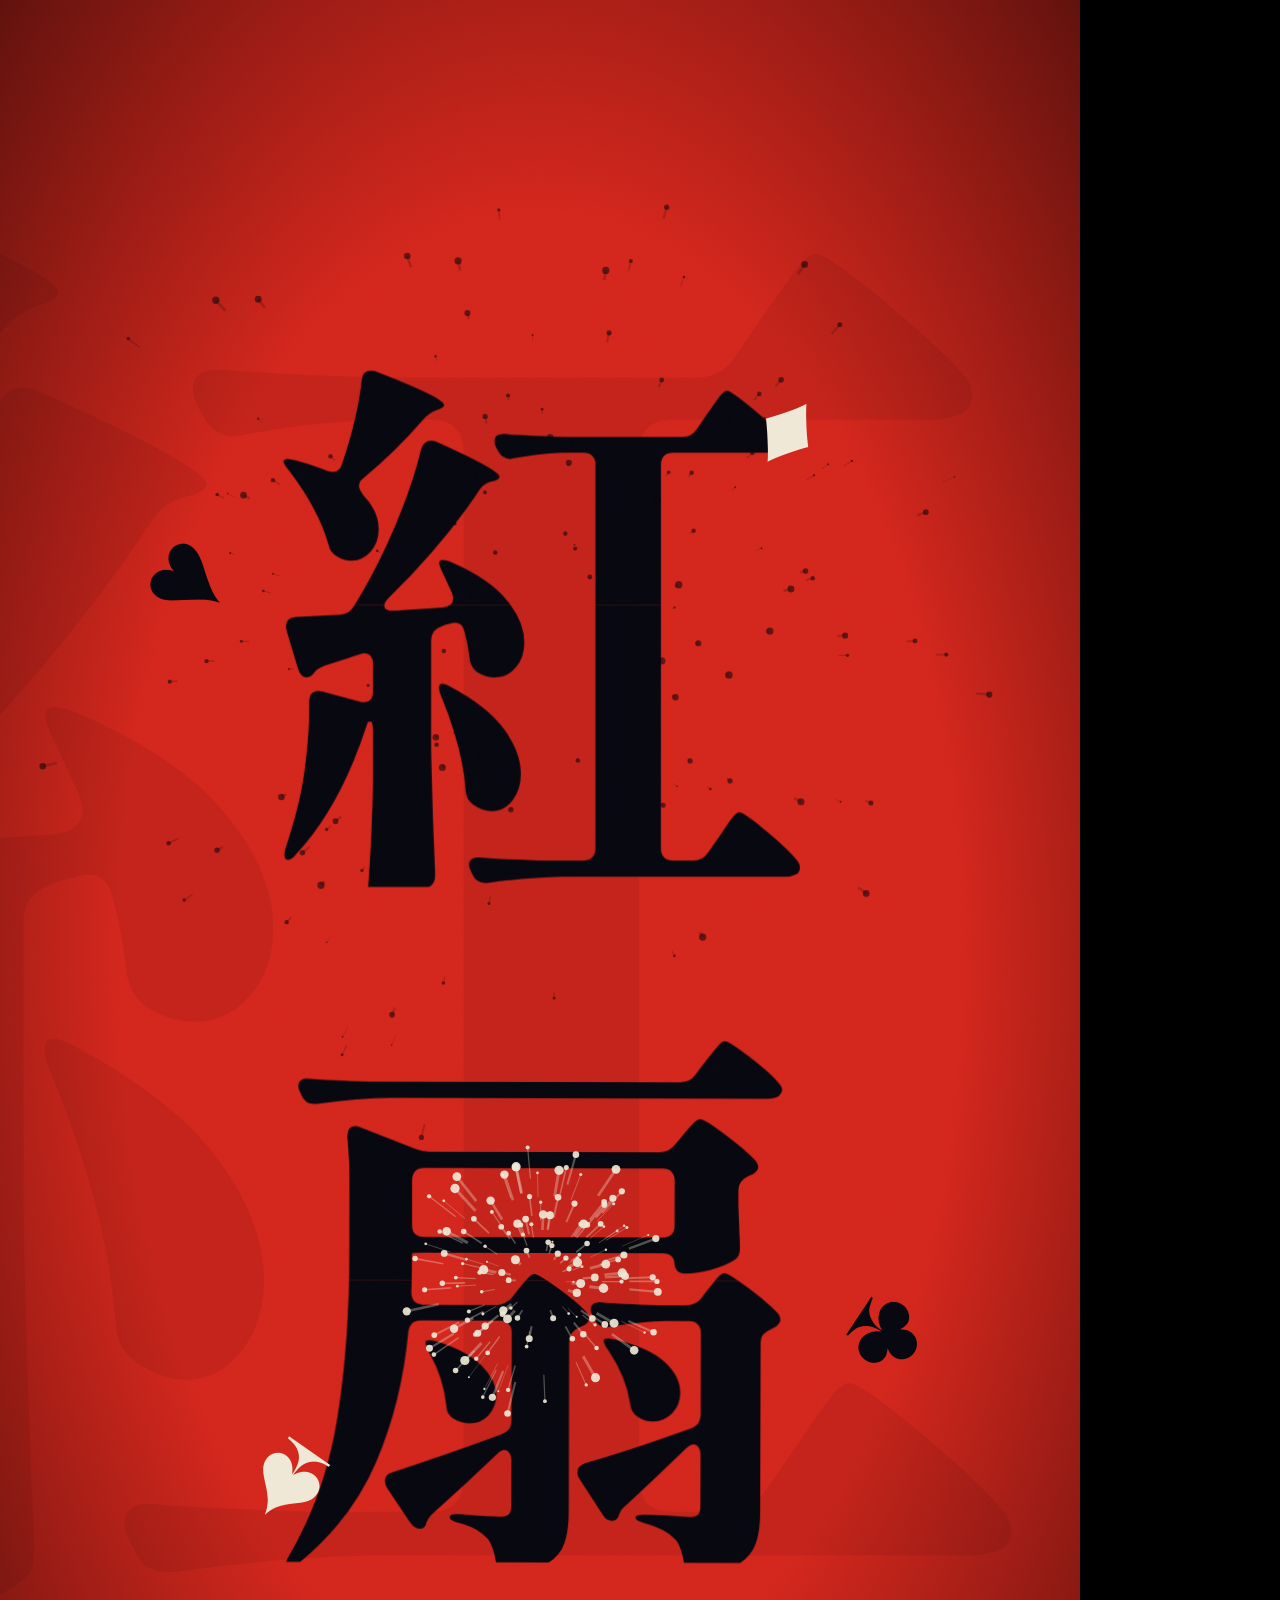
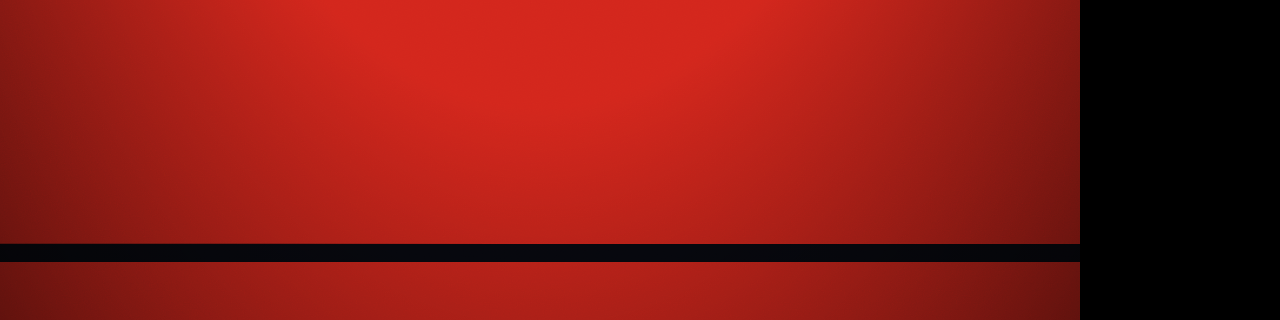
==== motion/index.html @ 9c7b90e4 "feat: 紅扇 15秒モーショングラフィックス映像を追加 - タイムライン駆動のHTMLコンポジション（120BPMのカット割り） - Playwrightでフレーム単位に書き出し、2サブフレーム合" ====
<!DOCTYPE html>
<html lang="ja">
<head>
<meta charset="UTF-8">
<title>紅扇 — 15s Motion Reel</title>
<style>
@font-face { font-family: "Mincho"; src: url(fonts/mincho.woff2) format("woff2"); font-weight: 800; }
@font-face { font-family: "Cinzel"; src: url(fonts/cinzel500.woff2) format("woff2"); font-weight: 500; }
@font-face { font-family: "Cinzel"; src: url(fonts/cinzel900.woff2) format("woff2"); font-weight: 900; }
:root {
  --ink: #07080f; --crimson: #d3261c; --crimson-d: #7d110c; --indigo: #16213d;
  --cream: #efe8d6; --gold: #d8b25a; --gold-l: #f6e3a4; --gold-d: #8f6a22;
}
* { margin: 0; padding: 0; box-sizing: border-box; }
html, body { width: 1080px; height: 1920px; overflow: hidden; background: #000; }
#stage { position: relative; width: 1080px; height: 1920px; overflow: hidden; background: var(--ink); }
#cam { position: absolute; inset: 0; transform-origin: 50% 50%; }
.scene { position: absolute; inset: 0; overflow: hidden; display: none; }
.abs { position: absolute; }
.center { left: 50%; top: 50%; }
.img { background: url(assets/geisha.jpg) no-repeat; will-change: transform; }
.mincho { font-family: "Mincho", serif; font-weight: 800; }
.cinzel { font-family: "Cinzel", serif; }
#fx, #flash, #grain, #vig { position: absolute; inset: 0; pointer-events: none; }
#flash { background: #fff; opacity: 0; mix-blend-mode: normal; }
#vig { background: radial-gradient(ellipse at 50% 50%, transparent 55%, rgba(0,0,0,.55) 100%); }
#grain {
  opacity: .09; mix-blend-mode: overlay;
  background-image: url("data:image/svg+xml,%3Csvg xmlns='http://www.w3.org/2000/svg' width='300' height='300'%3E%3Cfilter id='n'%3E%3CfeTurbulence type='fractalNoise' baseFrequency='.85' numOctaves='3' stitchTiles='stitch'/%3E%3C/filter%3E%3Crect width='100%25' height='100%25' filter='url(%23n)'/%3E%3C/svg%3E");
}

/* S1 */
#s1-line { left: 0; top: 959px; height: 2px; width: 1080px; background: linear-gradient(90deg, transparent, var(--gold-l), transparent); transform-origin: 50% 50%; }
#s1-sun { width: 640px; height: 640px; margin: -320px 0 0 -320px; border-radius: 50%;
  background: radial-gradient(circle at 40% 35%, #ff4b37, var(--crimson) 55%, var(--crimson-d)); box-shadow: 0 0 160px rgba(211,38,28,.6); }
#s1-ring { width: 640px; height: 640px; margin: -320px 0 0 -320px; border-radius: 50%; border: 3px solid var(--gold); }
#s1-txt { width: 1080px; left: 0; top: 1360px; text-align: center; color: var(--gold); font-size: 30px; letter-spacing: .5em; }

/* S2 */
#s2 { background: var(--crimson); }
#s2-bgk { left: -200px; top: 80px; font-size: 1500px; line-height: 1; color: rgba(0,0,0,.08); white-space: nowrap; }
.kanji { font-size: 560px; line-height: 1; color: var(--ink); width: 600px; text-align: center; margin-left: -300px; }
.kanji .half { position: absolute; left: 0; width: 100%; overflow: hidden; }
.suit { font-size: 120px; line-height: 1; color: var(--cream); width: 120px; height: 120px; margin: -60px 0 0 -60px; text-align: center; }
#s2-bar { left: 0; width: 1080px; height: 18px; background: var(--ink); }

/* S3 */
#s3-face { left: 0; top: 0; width: 1080px; height: 1920px; }
#s3-big { left: 0; top: 620px; font-size: 330px; white-space: nowrap; color: transparent; -webkit-text-stroke: 5px var(--gold-l); font-weight: 900; letter-spacing: .02em; }
#s3-big2 { left: 0; top: 1060px; font-size: 330px; white-space: nowrap; color: var(--crimson); font-weight: 900; mix-blend-mode: multiply; }
#s3-vert { right: 90px; top: 360px; writing-mode: vertical-rl; font-size: 92px; color: var(--ink); letter-spacing: .12em; }
#s3-vert span { display: inline-block; }
.wipe { left: -660px; top: -340px; width: 2400px; height: 2600px; transform-origin: 50% 50%; }

/* S4 */
.strip { left: 0; width: 1080px; height: 640px; overflow: hidden; }
.strip .img { position: absolute; }
.strip-lab { left: 60px; bottom: 36px; font-size: 34px; letter-spacing: .35em; color: var(--cream); text-shadow: 0 2px 12px rgba(0,0,0,.6); }
.strip-num { right: 60px; top: 30px; font-size: 120px; color: transparent; -webkit-text-stroke: 2px var(--gold-l); font-weight: 900; }
.rgb { position: absolute; inset: 0; mix-blend-mode: screen; opacity: 0; }

/* S5 */
#s5 { background: radial-gradient(ellipse at 50% 55%, #22325c 0%, var(--indigo) 45%, #070a16 100%); }
#s5-waves { left: 0; top: 0; width: 1080px; height: 1920px; opacity: .35; }
.card { width: 200px; height: 280px; margin: -140px 0 0 -100px; transform-style: preserve-3d; }
.card .face, .card .back { position: absolute; inset: 0; border-radius: 14px; backface-visibility: hidden; overflow: hidden; }
.card .face { background: #fbf8ef; box-shadow: 0 30px 60px rgba(0,0,0,.55); }
.card .face .img { position: absolute; }
.card .face .rank { position: absolute; left: 14px; top: 10px; font-size: 44px; line-height: 1; font-weight: 900; }
.card .face .pip { position: absolute; left: 0; right: 0; top: 70px; text-align: center; font-size: 130px; line-height: 1; }
.card .face .art { position: absolute; inset: 0; opacity: 0; }
.card .back { transform: rotateY(180deg); background: var(--crimson-d); border: 6px solid var(--gold); box-shadow: 0 30px 60px rgba(0,0,0,.55); }
.card .back::after { content: "紅"; position: absolute; left: 50%; top: 50%; width: 90px; height: 90px; margin: -45px 0 0 -45px; border-radius: 50%;
  background: var(--ink); border: 2px solid var(--gold); color: var(--gold-l); font: 800 52px/86px "Mincho", serif; text-align: center; }
.red { color: var(--crimson); } .blk { color: var(--ink); }
#s5-title { left: 0; width: 1080px; top: 330px; text-align: center; color: var(--gold-l); font-size: 64px; letter-spacing: .3em; font-weight: 900; }
#s5-sub { left: 0; width: 1080px; top: 1500px; text-align: center; color: var(--cream); font-size: 50px; letter-spacing: .4em; }

/* S6 */
#s6 { background: var(--ink); perspective: 1800px; }
#s6-sun { width: 1000px; height: 1000px; left: 40px; top: 360px; border-radius: 50%;
  background: radial-gradient(circle at 40% 35%, #ff4b37, var(--crimson) 55%, var(--crimson-d)); }
#s6-panel { left: 190px; top: 460px; width: 700px; height: 1050px; transform-style: preserve-3d; }
#s6-panel .frame { position: absolute; inset: -16px; background: linear-gradient(135deg, var(--gold-l), var(--gold) 40%, var(--gold-d)); box-shadow: 0 80px 120px rgba(0,0,0,.7); }
#s6-panel .art { position: absolute; inset: 0; background: url(assets/geisha.jpg) center / cover; }
#s6-panel .shine { position: absolute; inset: 0; background: linear-gradient(115deg, transparent 35%, rgba(255,255,255,.35) 50%, transparent 65%); background-size: 300% 100%; }
.kin { left: 70px; font-size: 118px; line-height: 1; color: var(--cream); font-weight: 900; white-space: nowrap; }
.kin.gold { color: var(--gold-l); }

/* S7 */
#s7 { background: var(--ink); }
#s7-mark { width: 460px; height: 460px; margin: -230px 0 0 -230px; border-radius: 50%; background: radial-gradient(circle at 40% 35%, #ff4b37, var(--crimson) 55%, var(--crimson-d)); }
#s7-ring { width: 520px; height: 520px; margin: -260px 0 0 -260px; border-radius: 50%; border: 3px solid var(--gold); }
#s7-logo { width: 460px; margin-left: -230px; margin-top: -150px; text-align: center; font-size: 180px; line-height: 300px; color: var(--cream); letter-spacing: -.02em; white-space: nowrap; }
#s7-logo span { display: inline-block; }
#s7-en { left: 0; width: 1080px; top: 1300px; text-align: center; font-size: 76px; letter-spacing: .28em; font-weight: 900;
  background: linear-gradient(100deg, var(--gold-d) 0%, var(--gold) 35%, #fffbe8 50%, var(--gold) 65%, var(--gold-d) 100%); background-size: 300% 100%;
  -webkit-background-clip: text; background-clip: text; color: transparent; }
#s7-sub { left: 0; width: 1080px; top: 1410px; text-align: center; font-size: 26px; letter-spacing: .8em; color: var(--gold); }
#s7-tag { left: 0; width: 1080px; top: 1560px; text-align: center; font-size: 60px; letter-spacing: .3em; color: var(--cream); }
#s7-tag span { display: inline-block; }
#s7-rule { left: 340px; width: 400px; top: 1490px; height: 2px; background: var(--gold); }
</style>
</head>
<body>
<div id="stage">
  <div id="cam">
    <!-- S1: ignition -->
    <section class="scene" id="s1">
      <div class="abs" id="s1-line"></div>
      <div class="abs center" id="s1-ring"></div>
      <div class="abs center" id="s1-sun"></div>
      <div class="abs cinzel" id="s1-txt">BENI-OUGI&nbsp;PRESENTS</div>
    </section>

    <!-- S2: kanji slam -->
    <section class="scene" id="s2">
      <div class="abs mincho" id="s2-bgk">紅扇紅扇</div>
      <div class="abs kanji mincho" id="k1" style="left:540px;top:330px;height:560px"></div>
      <div class="abs kanji mincho" id="k2" style="left:540px;top:1000px;height:560px"></div>
      <div class="abs suit center" data-s="0">♠</div>
      <div class="abs suit center" data-s="1">♥</div>
      <div class="abs suit center" data-s="2">♦</div>
      <div class="abs suit center" data-s="3">♣</div>
      <div class="abs" id="s2-bar"></div>
    </section>

    <!-- S3: face reveal -->
    <section class="scene" id="s3">
      <div class="abs img" id="s3-face"></div>
      <div class="abs cinzel" id="s3-big">GRACE GRACE GRACE</div>
      <div class="abs cinzel" id="s3-big2">FORTUNE FORTUNE</div>
      <div class="abs mincho" id="s3-vert"></div>
      <div class="abs wipe" id="w3" style="background:var(--gold)"></div>
      <div class="abs wipe" id="w2" style="background:var(--indigo)"></div>
      <div class="abs wipe" id="w1" style="background:var(--crimson)"></div>
    </section>

    <!-- S4: beat cuts -->
    <section class="scene" id="s4"></section>

    <!-- S5: card fan -->
    <section class="scene" id="s5">
      <canvas class="abs" id="s5-waves" width="1080" height="1920"></canvas>
      <div class="abs cinzel" id="s5-title">DEAL&nbsp;THE&nbsp;NIGHT</div>
      <div class="abs mincho" id="s5-sub">五枚の運命</div>
      <div id="cards" style="position:absolute;inset:0;perspective:1600px"></div>
    </section>

    <!-- S6: hero -->
    <section class="scene" id="s6">
      <div class="abs" id="s6-sun"></div>
      <div class="abs" id="s6-panel"><div class="frame"></div><div class="art"></div><div class="shine"></div></div>
      <div class="abs kin cinzel" id="kin1" style="top:180px">FORTUNE</div>
      <div class="abs kin cinzel gold" id="kin2" style="top:300px">FAVORS</div>
      <div class="abs kin cinzel" id="kin3" style="top:1590px">THE GRACEFUL</div>
    </section>

    <!-- S7: logo -->
    <section class="scene" id="s7">
      <div class="abs center" id="s7-ring"></div>
      <div class="abs center" id="s7-mark"></div>
      <div class="abs center mincho" id="s7-logo"><span>紅</span><span>扇</span></div>
      <div class="abs cinzel" id="s7-en">BENI-OUGI</div>
      <div class="abs" id="s7-rule"></div>
      <div class="abs cinzel" id="s7-sub">ROYAL CASINO</div>
      <div class="abs mincho" id="s7-tag"></div>
    </section>
  </div>
  <canvas id="fx" width="1080" height="1920"></canvas>
  <div id="vig"></div>
  <div id="grain"></div>
  <div id="flash"></div>
</div>

<script>
// =====================================================================
//  Deterministic motion timeline. render(t) paints the frame at time t
//  (seconds) from scratch, so the renderer can capture any frame in any
//  order. 120 BPM → one beat = 0.5s; cuts and hits land on the grid.
// =====================================================================
const W = 1080, H = 1920, IMG_W = 896, IMG_H = 1344;
const $ = (s) => document.querySelector(s);
const $$ = (s) => [...document.querySelectorAll(s)];

// ---------- math / easing ----------
const clamp = (x, a = 0, b = 1) => Math.min(b, Math.max(a, x));
const P = (t, a, b) => clamp((t - a) / (b - a));
const lerp = (a, b, k) => a + (b - a) * k;
const E = {
  outCubic: (x) => 1 - Math.pow(1 - x, 3),
  inCubic: (x) => x * x * x,
  inOutCubic: (x) => (x < .5 ? 4 * x * x * x : 1 - Math.pow(-2 * x + 2, 3) / 2),
  outExpo: (x) => (x === 1 ? 1 : 1 - Math.pow(2, -10 * x)),
  inExpo: (x) => (x === 0 ? 0 : Math.pow(2, 10 * x - 10)),
  inOutExpo: (x) => x === 0 ? 0 : x === 1 ? 1 : x < .5 ? Math.pow(2, 20 * x - 10) / 2 : (2 - Math.pow(2, -20 * x + 10)) / 2,
  outBack: (x, s = 1.70158) => 1 + (s + 1) * Math.pow(x - 1, 3) + s * Math.pow(x - 1, 2),
  outElastic: (x) => x === 0 ? 0 : x === 1 ? 1 : Math.pow(2, -10 * x) * Math.sin((x * 10 - .75) * (2 * Math.PI) / 3) + 1,
  outQuint: (x) => 1 - Math.pow(1 - x, 5),
};
// deterministic PRNG
function rng(seed) { return () => ((seed = (seed * 16807) % 2147483647) - 1) / 2147483646; }

// position an image layer so that normalized image point (cx,cy) sits at
// the container centre with `zoom` × cover scale
function crop(el, w, h, cx, cy, zoom, ox = 0, oy = 0) {
  const s = Math.max(w / IMG_W, h / IMG_H) * zoom;
  const bw = IMG_W * s, bh = IMG_H * s;
  let x = w / 2 - cx * bw + ox, y = h / 2 - cy * bh + oy;
  x = clamp(x, w - bw, 0); y = clamp(y, h - bh, 0);
  el.style.width = bw + "px"; el.style.height = bh + "px";
  el.style.backgroundSize = "100% 100%";
  el.style.transform = `translate3d(${x}px, ${y}px, 0)`;
}
const show = (id, on) => { $(id).style.display = on ? "block" : "none"; };
const tf = (el, s) => { el.style.transform = s; };

// ---------- global cues (seconds) ----------
const HITS = [0.5, 1.8, 2.3, 3.0, 5.0, 5.5, 6.0, 6.5, 7.0, 7.5, 8.5, 9.5, 10.0, 12.5, 13.5];
function shakeAt(t) {
  let a = 0;
  for (const h of HITS) { const d = t - h; if (d >= 0 && d < .35) a += (1 - d / .35) ** 2 * (h === 13.5 || h === 1.8 ? 26 : 12); }
  return a;
}

// ---------- build dynamic DOM ----------
// S2 kanji split into two halves each so they can shear apart
[["#k1", "紅"], ["#k2", "扇"]].forEach(([id, ch]) => {
  $(id).innerHTML = `<div class="half" style="top:0;height:280px"><div style="height:560px">${ch}</div></div>` +
    `<div class="half" style="top:280px;height:280px"><div style="height:560px;margin-top:-280px">${ch}</div></div>`;
});
$("#s3-vert").innerHTML = [..."伏し目に、勝機あり。"].map((c) => `<span>${c}</span>`).join("");
$("#s7-tag").innerHTML = [..."運命を、賭けて。"].map((c) => `<span>${c}</span>`).join("");

// S4 strips: three detail crops of the illustration
const STRIPS = [
  { cx: .50, cy: .115, z: 2.6, lab: "KANZASHI", n: "01", dir: -1 },
  { cx: .20, cy: .435, z: 2.9, lab: "THE HAND", n: "02", dir: 1 },
  { cx: .56, cy: .56, z: 2.3, lab: "KIMONO", n: "03", dir: -1 },
];
$("#s4").innerHTML = STRIPS.map((s, i) => `
  <div class="abs strip" id="st${i}" style="top:${i * 640}px">
    <div class="img" id="sti${i}"></div>
    <div class="rgb img" id="str${i}"></div>
    <div class="abs strip-lab cinzel">${s.lab}</div>
    <div class="abs strip-num cinzel">${s.n}</div>
  </div>`).join("");

// S5 cards
const CARDS = [["A", "♠", "blk"], ["K", "♥", "red"], ["A", "♥", "red"], ["Q", "♦", "red"], ["J", "♣", "blk"]];
$("#cards").innerHTML = CARDS.map(([r, s, c], i) => `
  <div class="abs card" id="c${i}">
    <div class="face"><div class="rank cinzel ${c}">${r}</div><div class="pip ${c}">${s}</div><div class="art"><div class="img" id="ci${i}"></div></div></div>
    <div class="back"></div>
  </div>`).join("");

// ---------- FX canvas (particles) ----------
const fx = $("#fx").getContext("2d");
const DUST = (() => { const r = rng(7); return Array.from({ length: 180 }, () => ({ x: r() * W, y: r() * H, s: .6 + r() * 2.4, v: 20 + r() * 60, ph: r() * 6.28, d: r() })); })();
const BURST = (() => { const r = rng(11); return Array.from({ length: 140 }, () => ({ a: r() * 6.283, v: 400 + r() * 1300, s: 1 + r() * 4, drag: 1.5 + r() * 2 })); })();
const CHIPS = (() => { const r = rng(23); return Array.from({ length: 16 }, (_, i) => ({ x: r() * W, delay: r() * .8, v: 900 + r() * 900, rot: r() * 6, spin: (r() - .5) * 12, size: 50 + r() * 60, col: ["#d3261c", "#16213d", "#0b0c14", "#d8b25a"][i % 4], flip: 3 + r() * 8 })); })();

function burst(t, t0, cx, cy, color, scale = 1) {
  const d = t - t0; if (d < 0 || d > 1.6) return;
  BURST.forEach((p) => {
    const dist = p.v * (1 - Math.exp(-p.drag * d)) / p.drag * scale;
    const x = cx + Math.cos(p.a) * dist, y = cy + Math.sin(p.a) * dist + 120 * d * d;
    const a = clamp(1 - d / 1.4);
    fx.globalAlpha = a; fx.fillStyle = color;
    fx.beginPath(); fx.arc(x, y, p.s * (1 - d * .4), 0, 6.283); fx.fill();
    // streak
    fx.globalAlpha = a * .35; fx.strokeStyle = color; fx.lineWidth = p.s * .6;
    const back = p.v * Math.exp(-p.drag * d) * .03 * scale;
    fx.beginPath(); fx.moveTo(x, y); fx.lineTo(x - Math.cos(p.a) * back, y - Math.sin(p.a) * back); fx.stroke();
  });
  fx.globalAlpha = 1;
}
function dust(t, alpha, color = "246,227,164") {
  if (alpha <= 0) return;
  DUST.forEach((p) => {
    const y = ((p.y - p.v * t) % H + H) % H, x = p.x + Math.sin(t * .8 + p.ph) * 18;
    const tw = .45 + .55 * Math.abs(Math.sin(t * 2.2 + p.ph * 3));
    fx.globalAlpha = alpha * tw * (.3 + p.d * .7);
    const g = fx.createRadialGradient(x, y, 0, x, y, p.s * 4);
    g.addColorStop(0, `rgba(${color},1)`); g.addColorStop(1, `rgba(${color},0)`);
    fx.fillStyle = g; fx.beginPath(); fx.arc(x, y, p.s * 4, 0, 6.283); fx.fill();
  });
  fx.globalAlpha = 1;
}
function chips(t, t0) {
  const d = t - t0; if (d < 0) return;
  CHIPS.forEach((c) => {
    const k = d - c.delay; if (k < 0) return;
    const y = -120 + c.v * k + 500 * k * k; if (y > H + 150) return;
    const sq = Math.abs(Math.cos(k * c.flip + c.rot));
    fx.save(); fx.translate(c.x, y); fx.rotate(c.rot + c.spin * k); fx.scale(1, .25 + sq * .75);
    // motion smear
    fx.globalAlpha = .25; fx.fillStyle = c.col;
    fx.beginPath(); fx.ellipse(0, -c.size * .5, c.size * .5, c.size * .9, 0, 0, 6.283); fx.fill();
    fx.globalAlpha = 1;
    fx.fillStyle = c.col; fx.beginPath(); fx.arc(0, 0, c.size * .5, 0, 6.283); fx.fill();
    fx.strokeStyle = "#efe8d6"; fx.lineWidth = c.size * .12; fx.setLineDash([c.size * .18, c.size * .14]);
    fx.beginPath(); fx.arc(0, 0, c.size * .42, 0, 6.283); fx.stroke(); fx.setLineDash([]);
    fx.strokeStyle = "#d8b25a"; fx.lineWidth = 2; fx.beginPath(); fx.arc(0, 0, c.size * .28, 0, 6.283); fx.stroke();
    fx.restore();
  });
}
function shockRing(t, t0, cx, cy, r0, r1, color, w = 6) {
  const d = P(t, t0, t0 + .7); if (d <= 0 || d >= 1) return;
  fx.globalAlpha = 1 - d; fx.strokeStyle = color; fx.lineWidth = w * (1 - d) + .5;
  fx.beginPath(); fx.arc(cx, cy, lerp(r0, r1, E.outExpo(d)), 0, 6.283); fx.stroke(); fx.globalAlpha = 1;
}
function speedLines(t, a, b, color) {
  const k = P(t, a, b); if (k <= 0 || k >= 1) return;
  const r = rng(99);
  fx.strokeStyle = color;
  for (let i = 0; i < 40; i++) {
    const y = r() * H, len = 300 + r() * 900, sp = 3000 + r() * 3000;
    const x = -len + ((t - a) * sp + r() * W * 2) % (W + len * 2);
    fx.globalAlpha = Math.sin(k * Math.PI) * (.15 + r() * .35); fx.lineWidth = 1 + r() * 3;
    fx.beginPath(); fx.moveTo(x, y); fx.lineTo(x + len, y); fx.stroke();
  }
  fx.globalAlpha = 1;
}

// S5 seigaiha wave pattern (drawn per frame, drifting)
const waves = $("#s5-waves").getContext("2d");
function drawWaves(t, k) {
  waves.clearRect(0, 0, W, H);
  waves.strokeStyle = "rgba(216,178,90,.6)"; waves.lineWidth = 2;
  const R = 60, off = (t * 40) % (R * 2);
  for (let row = -1, y = -R; y < H + R; y += R * .5, row++) {
    for (let x = (row % 2 ? 0 : R) - off; x < W + R * 2; x += R * 2) {
      const reveal = clamp(k * 2.2 - (y / H) * 1.2);
      if (reveal <= 0) continue;
      for (let rr = R; rr > 8; rr -= 14) { waves.beginPath(); waves.arc(x, y, rr * reveal, Math.PI, 0); waves.stroke(); }
    }
  }
}

// ---------- RENDER ----------
function render(t) {
  fx.clearRect(0, 0, W, H);
  const sc = ["#s1", "#s2", "#s3", "#s4", "#s5", "#s6", "#s7"];
  const ranges = [[0, 1.5], [1.5, 3.0], [3.0, 5.0], [5.0, 7.5], [7.5, 10.0], [10.0, 12.5], [12.5, 15.01]];
  sc.forEach((id, i) => show(id, t >= ranges[i][0] && t < ranges[i][1]));
  let flash = 0;

  // ===== S1 · Ignition (0 – 1.5) =====
  if (t < 1.5) {
    const ln = E.outExpo(P(t, .05, .45)), col = E.inExpo(P(t, .38, .5));
    tf($("#s1-line"), `scaleX(${ln * (1 - col)}) scaleY(${1 + col * 2})`);
    $("#s1-line").style.opacity = 1 - P(t, .48, .52);
    const sp = P(t, .5, 1.1);
    const s = t < .5 ? 0 : E.outElastic(sp) * lerp(1, 1.08, P(t, 1.1, 1.5));
    tf($("#s1-sun"), `scale(${s})`);
    // exit: sun expands to swallow frame
    const ex = E.inExpo(P(t, 1.2, 1.5));
    if (ex > 0) tf($("#s1-sun"), `scale(${s + ex * 4.2})`);
    const rg = P(t, .5, 1.2);
    tf($("#s1-ring"), `scale(${.3 + E.outExpo(rg) * 1.2}) rotate(${t * 40}deg)`);
    $("#s1-ring").style.opacity = t < .5 ? 0 : (1 - rg) * .9 + .1 * (1 - ex);
    const tx = P(t, .6, 1.2);
    $("#s1-txt").style.opacity = E.outCubic(tx) * (1 - ex);
    $("#s1-txt").style.letterSpacing = lerp(1.4, .5, E.outExpo(tx)) + "em";
    burst(t, .5, 540, 960, "#f6e3a4", 1);
    shockRing(t, .5, 540, 960, 100, 900, "#f6e3a4", 8);
    dust(t, P(t, .6, 1.2) * .6);
    if (t >= .5 && t < .56) flash = .5;
  }

  // ===== S2 · Kanji slam (1.5 – 3.0) =====
  if (t >= 1.5 && t < 3.0) {
    tf($("#s2-bgk"), `translateX(${-(t - 1.5) * 260}px)`);
    const slam = (el, t0) => {
      const k = P(t, t0, t0 + .22);
      const s = lerp(3.4, 1, E.outExpo(k));
      el.style.opacity = t < t0 ? 0 : 1;
      el.style.filter = `blur(${(1 - k) * 18}px)`;
      return s;
    };
    const s1 = slam($("#k1"), 1.62), s2 = slam($("#k2"), 2.12);
    // split halves apart at the out
    const sp = E.inExpo(P(t, 2.7, 3.0));
    [["#k1", s1, -1], ["#k2", s2, 1]].forEach(([id, s, dir]) => {
      tf($(id), `scale(${s}) rotate(${dir * lerp(-8, 0, E.outBack(P(t, id === "#k1" ? 1.62 : 2.12, id === "#k1" ? 1.95 : 2.45)))}deg)`);
      const halves = $(id).querySelectorAll(".half");
      tf(halves[0], `translateX(${-sp * 1300}px) skewX(${sp * -20}deg)`);
      tf(halves[1], `translateX(${sp * 1300}px) skewX(${sp * 20}deg)`);
    });
    // suits orbit
    $$(".suit").forEach((el, i) => {
      const a = (i / 4) * 6.283 + (t - 1.5) * 2.4;
      const r = lerp(900, 430, E.outExpo(P(t, 1.5, 2.1))) + sp * 800;
      const x = 540 + Math.cos(a) * r, y = 960 + Math.sin(a) * r * 1.5;
      tf(el, `translate(${x - 540}px, ${y - 960}px) rotate(${a * 57 + 90}deg) scale(${1 + Math.sin(t * 6 + i) * .08})`);
      el.style.color = i % 2 ? "#07080f" : "#efe8d6";
    });
    const bar = E.inOutExpo(P(t, 1.5, 2.9));
    $("#s2-bar").style.top = lerp(-40, 1960, bar) + "px";
    burst(t, 1.8, 540, 610, "#07080f", .8);
    burst(t, 2.3, 540, 1280, "#efe8d6", .8);
    if (t >= 1.8 && t < 1.85) flash = .35;
    speedLines(t, 2.7, 3.0, "#efe8d6");
  }

  // ===== S3 · Face reveal (3.0 – 5.0) =====
  if (t >= 3.0 && t < 5.0) {
    const k = P(t, 3.0, 5.0);
    const zin = E.outExpo(P(t, 3.0, 3.6));
    crop($("#s3-face"), W, H, lerp(.47, .44, k), lerp(.24, .27, k), lerp(4.2, 2.2, E.inOutCubic(k)) + (1 - zin) * 1.5, 0, 0);
    // three coloured wipes cover in, then leave on a diagonal
    [["#w1", 0], ["#w2", .06], ["#w3", .12]].forEach(([id, dly], i) => {
      const out = E.inOutExpo(P(t, 3.0 + dly, 3.45 + dly));
      tf($(id), `rotate(-28deg) translateY(${-2900 * out}px)`);
    });
    tf($("#s3-big"), `translateX(${lerp(200, -1800, k)}px)`);
    tf($("#s3-big2"), `translateX(${lerp(-1500, 100, k)}px)`);
    $("#s3-big").style.opacity = P(t, 3.3, 3.6);
    $("#s3-big2").style.opacity = P(t, 3.4, 3.7) * .9;
    $$("#s3-vert span").forEach((sp, i) => {
      const c = E.outBack(P(t, 3.55 + i * .07, 3.85 + i * .07));
      sp.style.opacity = clamp(c);
      tf(sp, `translateY(${(1 - c) * -60}px) scale(${lerp(1.8, 1, c)})`);
      sp.style.filter = `blur(${(1 - clamp(c)) * 10}px)`;
    });
    // out: iris-close to black stripe
    dust(t, .5);
    if (t >= 4.85) flash = P(t, 4.85, 5.0) * .9;
  }

  // ===== S4 · Beat cuts (5.0 – 7.5) =====
  if (t >= 5.0 && t < 7.5) {
    STRIPS.forEach((s, i) => {
      const t0 = 5.0 + i * .5;
      const k = E.outExpo(P(t, t0, t0 + .35));
      const el = $(`#st${i}`);
      el.style.display = t >= t0 ? "block" : "none";
      // swap shuffle at 6.5, collapse at 7.0
      const sh = E.inOutExpo(P(t, 6.5, 6.8));
      const col = E.inExpo(P(t, 7.0, 7.45));
      const x = (1 - k) * s.dir * W + sh * s.dir * -W * .18;
      tf(el, `translateX(${x}px) scaleY(${1 - col})`);
      const drift = (t - t0) * 40 * s.dir;
      crop($(`#sti${i}`), W, 640, s.cx, s.cy, s.z * lerp(1.25, 1, k) * (1 + sh * .25), drift, 0);
      // chromatic offset on hits
      const hit = Math.max(0, 1 - Math.abs(t - t0) / .12, 1 - Math.abs(t - 6.5) / .12, 1 - Math.abs(t - 7.0) / .12);
      const r = $(`#str${i}`);
      r.style.opacity = hit * .55;
      crop(r, W, 640, s.cx, s.cy, s.z * lerp(1.25, 1, k) * (1 + sh * .25), drift + hit * 28, 0);
      r.style.filter = `sepia(1) saturate(8) hue-rotate(-50deg)`;
      el.querySelector(".strip-lab").style.opacity = P(t, t0 + .15, t0 + .4);
      tf(el.querySelector(".strip-num"), `translateY(${(1 - E.outBack(P(t, t0 + .1, t0 + .45))) * 160}px)`);
    });
    [5.0, 5.5, 6.0, 6.5, 7.0].forEach((h) => { if (t >= h && t < h + .045) flash = .28; });
    speedLines(t, 6.45, 6.85, "#f6e3a4");
  }

  // ===== S5 · Card fan (7.5 – 10.0) =====
  if (t >= 7.5 && t < 10.0) {
    const k = P(t, 7.5, 10);
    drawWaves(t, P(t, 7.5, 8.4));
    $("#s5-title").style.opacity = P(t, 7.9, 8.2) * (1 - P(t, 9.55, 9.75));
    $("#s5-title").style.letterSpacing = lerp(.8, .3, E.outExpo(P(t, 7.9, 8.6))) + "em";
    $("#s5-sub").style.opacity = P(t, 8.6, 8.9) * (1 - P(t, 9.55, 9.75));
    const BAND_W = 1000, cardW = 200, cardH = 280;
    CARDS.forEach((_, i) => {
      const el = $(`#c${i}`);
      const t0 = 7.55 + i * .08;
      const fly = E.outExpo(P(t, t0, t0 + .6));
      // fan pose
      const fanA = (i - 2) * 16, fanR = 700;
      const fx0 = Math.sin(fanA * Math.PI / 180) * fanR, fy0 = -Math.cos(fanA * Math.PI / 180) * fanR + fanR;
      // row pose (mosaic band) at 9.5
      const row = E.inOutExpo(P(t, 9.35, 9.8));
      const rx = (i - 2) * cardW * 1.08, ry = 0;
      const x = lerp(lerp((i - 2) * 60, fx0, fly), rx, row);
      const y = lerp(lerp(1400, fy0 + 40, fly), ry, row);
      const rot = lerp(lerp(90 - i * 40, fanA, fly), 0, row);
      // flip: back (180) → face (0) during fly, then face shows art at 8.5
      const flip = lerp(180 + 360, 0, E.outCubic(P(t, t0, t0 + .75)));
      const sc = lerp(1.4, 1.08, row) * (1 + Math.max(0, 1 - Math.abs(t - 8.5) / .15) * .06);
      tf(el, `translate(${540 + x}px, ${960 + y}px) rotate(${rot}deg) rotateY(${flip}deg) scale(${sc})`);
      el.style.left = "0px"; el.style.top = "0px";
      // artwork slice
      const art = el.querySelector(".art");
      const reveal = E.inOutCubic(P(t, 8.45 + i * .06, 8.75 + i * .06));
      art.style.opacity = reveal;
      art.style.clipPath = `inset(${(1 - reveal) * 100}% 0 0 0)`;
      const bandScale = BAND_W / IMG_W, bh = IMG_H * bandScale;
      const img = $(`#ci${i}`);
      img.style.width = BAND_W + "px"; img.style.height = bh + "px"; img.style.backgroundSize = "100% 100%";
      tf(img, `translate(${-i * cardW}px, ${-(bh * .44 - cardH / 2)}px)`);
      const radius = lerp(14, 0, row); el.querySelectorAll(".face,.back").forEach((f) => (f.style.borderRadius = radius + "px"));
    });
    chips(t, 8.5);
    shockRing(t, 8.5, 540, 1100, 80, 700, "#f6e3a4", 5);
    dust(t, .55);
    if (t >= 8.5 && t < 8.55) flash = .3;
  }

  // ===== S6 · Hero panel (10.0 – 12.5) =====
  if (t >= 10.0 && t < 12.5) {
    const k = P(t, 10, 12.5);
    const grow = E.outExpo(P(t, 10.0, 10.7));
    // grows from the card band (1350×378 region) to full panel
    const ry = lerp(0, -18, E.inOutCubic(k)) + Math.sin(k * 3) * 4;
    const rx = lerp(8, -4, E.inOutCubic(k));
    tf($("#s6-panel"), `translateZ(${lerp(-200, 60, E.inOutCubic(k))}px) rotateY(${ry}deg) rotateX(${rx}deg) translateX(${lerp(0, 90, E.inOutCubic(P(t, 10.4, 11.4)))}px)`);
    $("#s6-panel").style.clipPath = `inset(${lerp(37, 0, grow)}% ${lerp(-10, 0, grow)}% ${lerp(37, 0, grow)}% ${lerp(-10, 0, grow)}%)`;
    $("#s6-panel .shine").style.backgroundPosition = `${lerp(120, -40, P(t, 10.7, 11.7))}% 0`;
    tf($("#s6-sun"), `scale(${E.outBack(P(t, 10.3, 10.9)) * lerp(1, 1.06, k)}) translate(${lerp(40, -40, k)}px, ${lerp(30, -30, k)}px)`);
    ["#kin1", "#kin2", "#kin3"].forEach((id, i) => {
      const t0 = 10.6 + i * .25;
      const m = E.outExpo(P(t, t0, t0 + .5));
      const el = $(id);
      el.style.clipPath = `inset(0 ${(1 - m) * 100}% 0 0)`;
      tf(el, `translateX(${(1 - m) * -80 + (t - t0) * 30}px)`);
    });
    dust(t, .8);
    // exit: whole panel zooms into the sun → logo
    const ex = E.inExpo(P(t, 12.1, 12.5));
    tf($("#s6"), `scale(${1 + ex * .9})`); $("#s6").style.opacity = 1;
    if (t >= 12.38) flash = P(t, 12.38, 12.5);
  }

  // ===== S7 · Logo (12.5 – 15.0) =====
  if (t >= 12.5) {
    const m = E.outElastic(P(t, 12.5, 13.3));
    tf($("#s7-mark"), `translateY(-200px) scale(${m})`);
    const rg = E.outExpo(P(t, 12.6, 13.2));
    tf($("#s7-ring"), `translateY(-200px) scale(${lerp(.6, 1, rg)}) rotate(${t * 30}deg)`);
    $("#s7-ring").style.opacity = rg;
    $("#s7-ring").style.borderStyle = "dashed";
    $$("#s7-logo span").forEach((sp, i) => {
      const c = P(t, 12.75 + i * .12, 13.2 + i * .12);
      sp.style.opacity = clamp(c * 2);
      tf(sp, `translateY(${(1 - E.outBack(c, 2.2)) * 120}px) scale(${lerp(1.6, 1, E.outExpo(c))})`);
      sp.style.filter = `blur(${(1 - E.outExpo(c)) * 14}px)`;
    });
    tf($("#s7-logo"), `translateY(-200px)`);
    const en = E.outExpo(P(t, 13.2, 13.8));
    $("#s7-en").style.opacity = en;
    $("#s7-en").style.letterSpacing = lerp(.8, .28, en) + "em";
    $("#s7-en").style.backgroundPosition = `${lerp(110, -10, P(t, 13.6, 14.6))}% 0`;
    tf($("#s7-rule"), `scaleX(${E.inOutExpo(P(t, 13.4, 13.9))})`);
    $("#s7-sub").style.opacity = P(t, 13.6, 14.0);
    $$("#s7-tag span").forEach((sp, i) => {
      const c = E.outCubic(P(t, 13.9 + i * .06, 14.3 + i * .06));
      sp.style.opacity = c; tf(sp, `translateY(${(1 - c) * 40}px)`);
    });
    burst(t, 12.5, 540, 760, "#f6e3a4", 1.2);
    shockRing(t, 12.5, 540, 760, 200, 1100, "#d3261c", 14);
    shockRing(t, 13.5, 540, 760, 240, 800, "#f6e3a4", 4);
    burst(t, 13.5, 540, 1330, "#d8b25a", .6);
    dust(t, .7);
    // end fade
    $("#stage").style.filter = `brightness(${1 - P(t, 14.75, 15.0)})`;
  } else $("#stage").style.filter = "";

  // camera shake + subtle breathing zoom
  const sh = shakeAt(t);
  const r = rng(Math.floor(t * 60) + 1);
  tf($("#cam"), `translate(${(r() - .5) * sh}px, ${(r() - .5) * sh}px) rotate(${(r() - .5) * sh * .02}deg) scale(${1 + sh * .0015})`);
  $("#flash").style.opacity = flash;
  $("#grain").style.backgroundPosition = `${(Math.floor(t * 24) * 73) % 300}px ${(Math.floor(t * 24) * 131) % 300}px`;
}

window.render = render;
window.DURATION = 15;
// live preview when opened in a browser directly
if (!location.search.includes("capture")) {
  const t0 = performance.now();
  (function loop() { render(((performance.now() - t0) / 1000) % 15); requestAnimationFrame(loop); })();
}
</script>
</body>
</html>
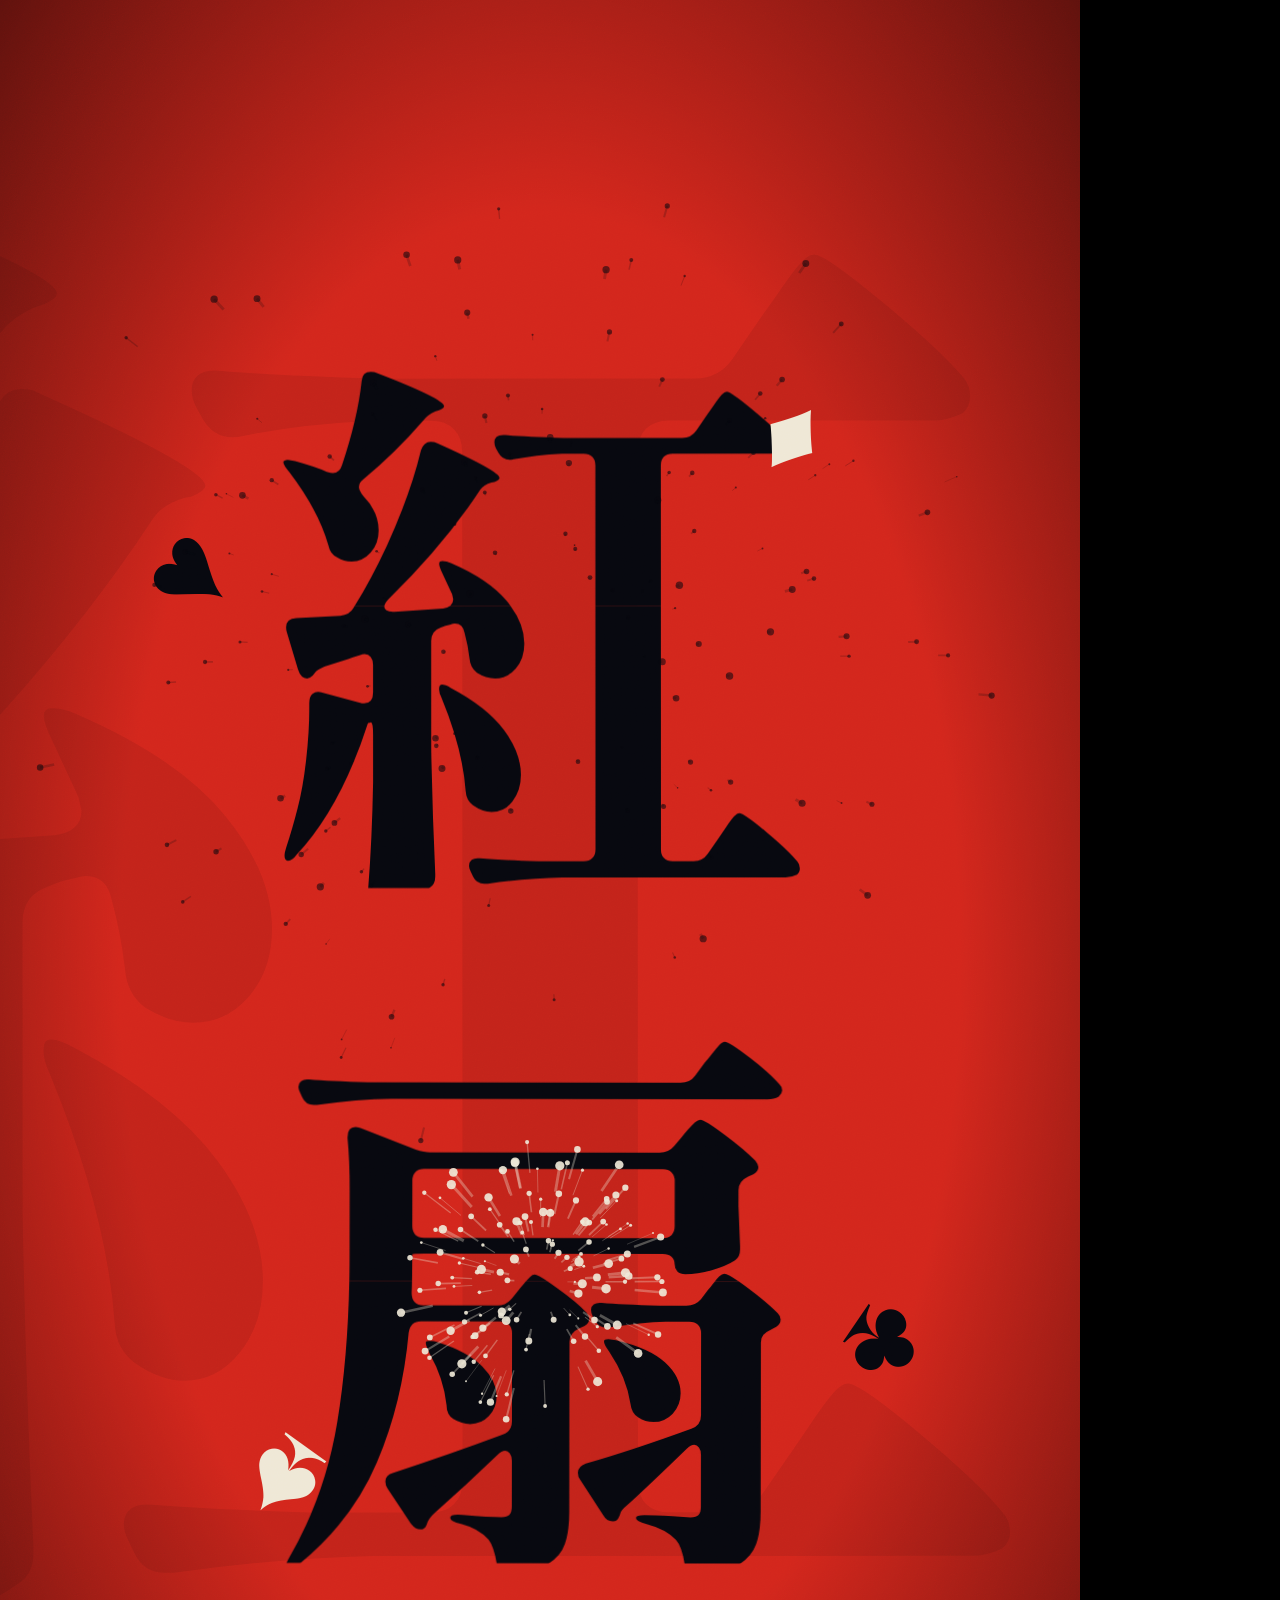
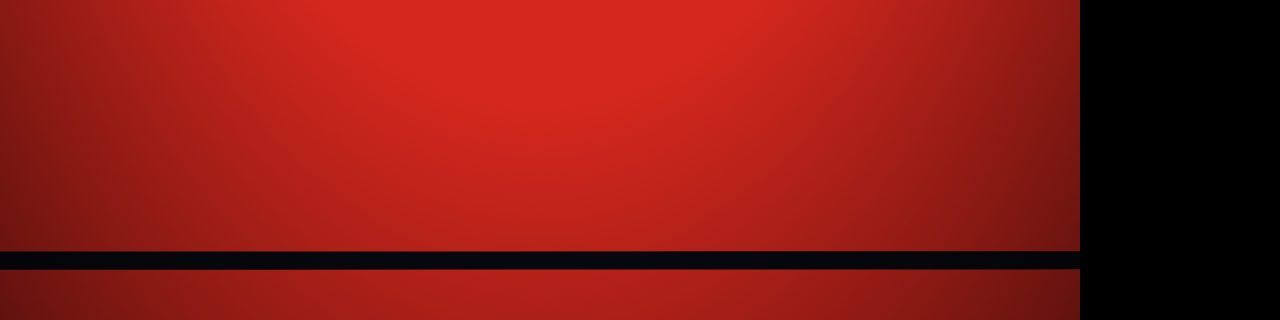
==== commit 5a42ecb2: "fix: 「伏し目に、勝機あり。」を金縁の短冊に載せて可読性を改善 Co-Authored-By: Claude Opus 5.5 <noreply@anthropic.com> Claude-Ses" ====
--- a/motion/index.html
+++ b/motion/index.html
@@ -48,7 +48,9 @@
 #s3-face { left: 0; top: 0; width: 1080px; height: 1920px; }
 #s3-big { left: 0; top: 620px; font-size: 330px; white-space: nowrap; color: transparent; -webkit-text-stroke: 5px var(--gold-l); font-weight: 900; letter-spacing: .02em; }
 #s3-big2 { left: 0; top: 1060px; font-size: 330px; white-space: nowrap; color: var(--crimson); font-weight: 900; mix-blend-mode: multiply; }
-#s3-vert { right: 90px; top: 360px; writing-mode: vertical-rl; font-size: 92px; color: var(--ink); letter-spacing: .12em; }
+#s3-band { right: 58px; top: 300px; width: 200px; height: 1170px; background: rgba(7,8,15,.9);
+  box-shadow: 0 30px 80px rgba(0,0,0,.55), inset 0 0 0 2px var(--gold), inset 0 0 0 10px rgba(7,8,15,.9), inset 0 0 0 11px rgba(216,178,90,.6); }
+#s3-vert { right: 110px; top: 360px; writing-mode: vertical-rl; font-size: 92px; color: var(--cream); letter-spacing: .12em; text-shadow: 0 0 18px rgba(0,0,0,.6); }
 #s3-vert span { display: inline-block; }
 .wipe { left: -660px; top: -340px; width: 2400px; height: 2600px; transform-origin: 50% 50%; }
 
@@ -130,6 +132,7 @@
       <div class="abs img" id="s3-face"></div>
       <div class="abs cinzel" id="s3-big">GRACE GRACE GRACE</div>
       <div class="abs cinzel" id="s3-big2">FORTUNE FORTUNE</div>
+      <div class="abs" id="s3-band"></div>
       <div class="abs mincho" id="s3-vert"></div>
       <div class="abs wipe" id="w3" style="background:var(--gold)"></div>
       <div class="abs wipe" id="w2" style="background:var(--indigo)"></div>
@@ -418,6 +421,8 @@
     tf($("#s3-big2"), `translateX(${lerp(-1500, 100, k)}px)`);
     $("#s3-big").style.opacity = P(t, 3.3, 3.6);
     $("#s3-big2").style.opacity = P(t, 3.4, 3.7) * .9;
+    const band = E.inOutExpo(P(t, 3.35, 3.65));
+    $("#s3-band").style.clipPath = `inset(0 0 ${(1 - band) * 100}% 0)`;
     $$("#s3-vert span").forEach((sp, i) => {
       const c = E.outBack(P(t, 3.55 + i * .07, 3.85 + i * .07));
       sp.style.opacity = clamp(c);
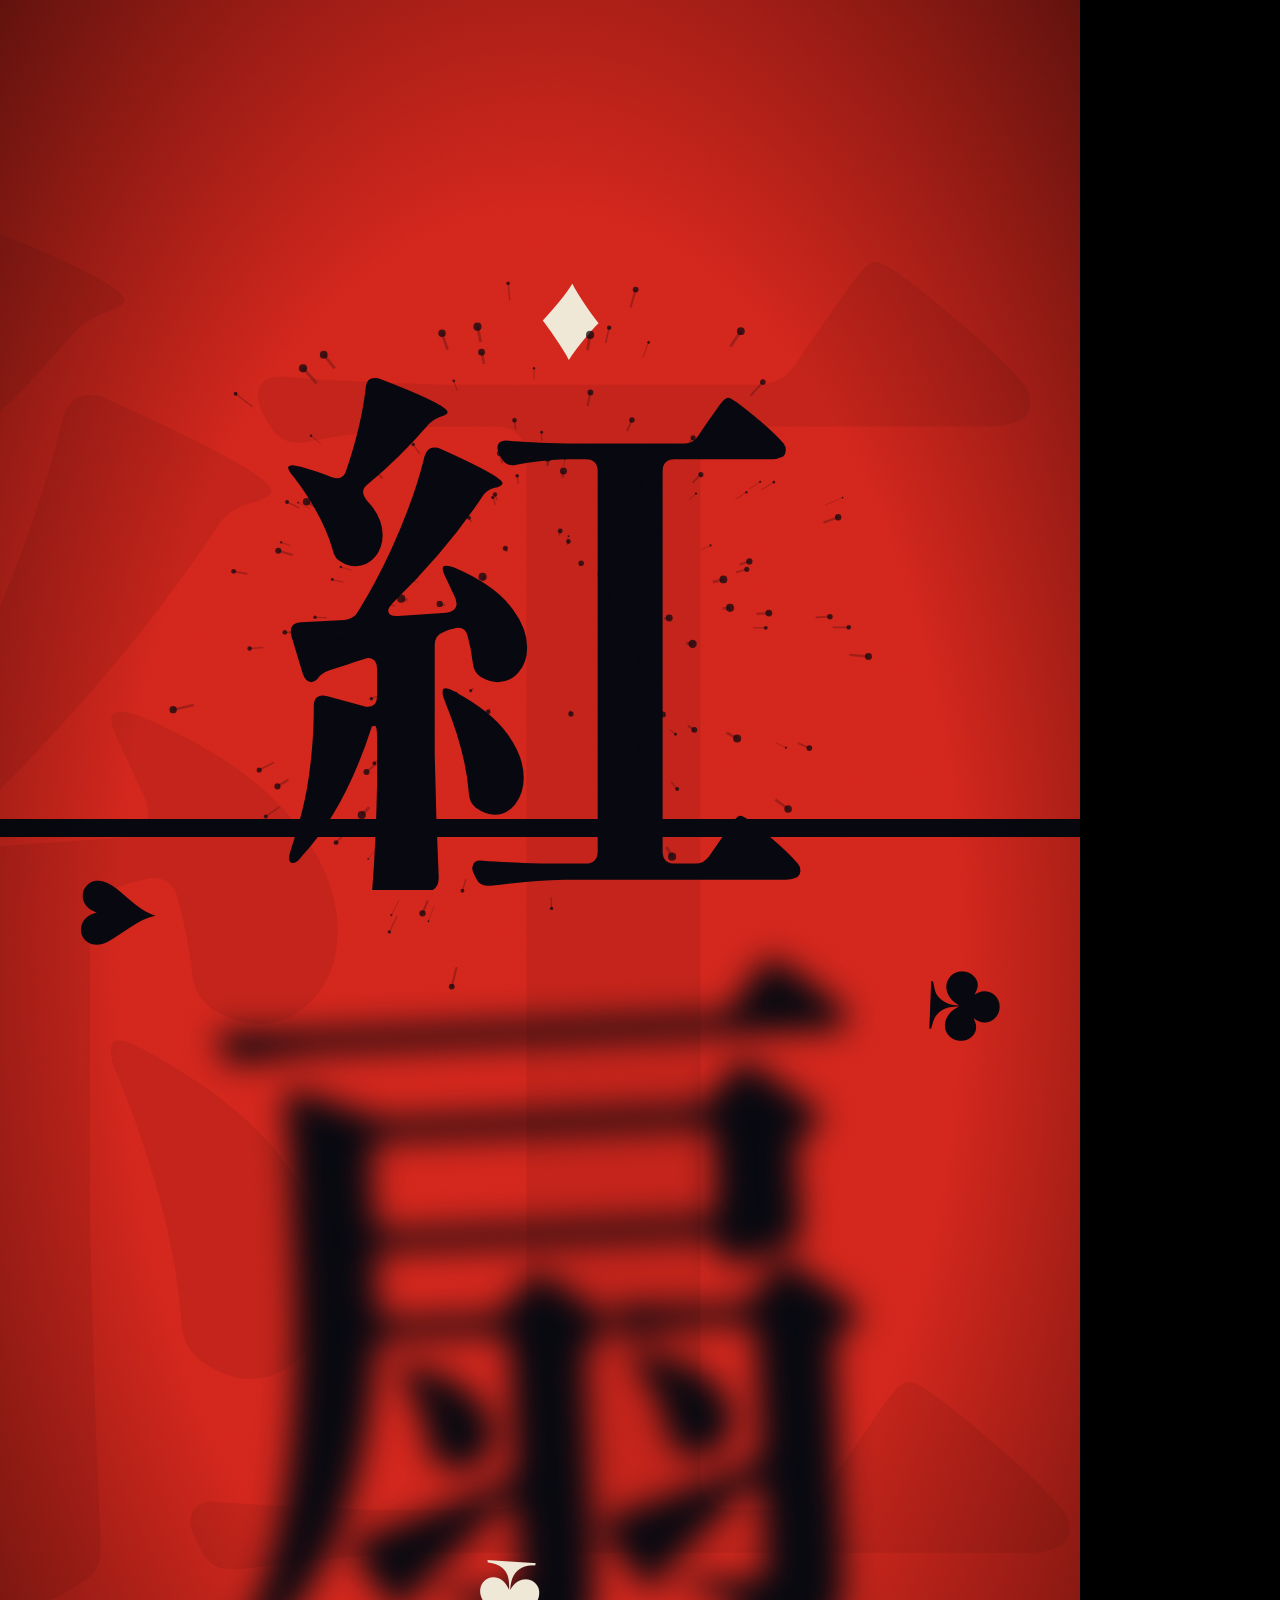
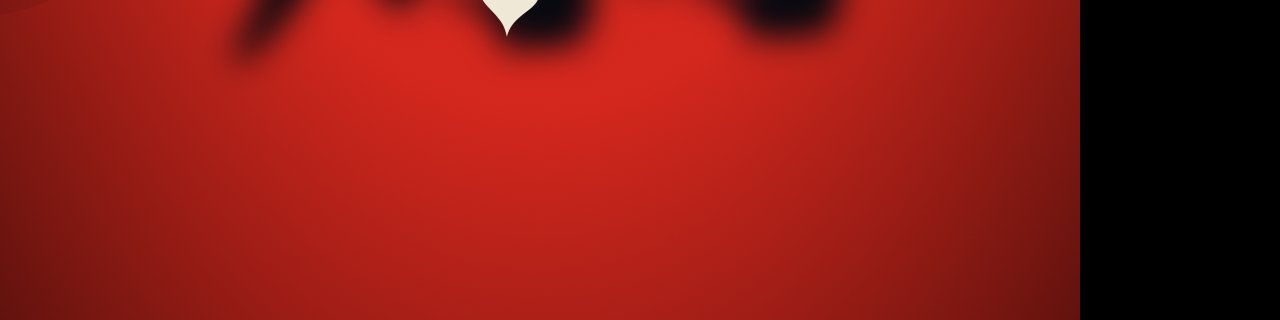
==== commit 1f00d01c: "fix: 縦書きコピーを短冊の中心に揃える - 文字を短冊内に入れてflexで中央配置、1文字ずつ固定セルで軸を統一 - 句読点で下が空く分を光学的に補正  Co-Authored-By: Claud" ====
--- a/motion/index.html
+++ b/motion/index.html
@@ -50,8 +50,10 @@
 #s3-big2 { left: 0; top: 1060px; font-size: 330px; white-space: nowrap; color: var(--crimson); font-weight: 900; mix-blend-mode: multiply; }
 #s3-band { right: 58px; top: 300px; width: 200px; height: 1170px; background: rgba(7,8,15,.9);
   box-shadow: 0 30px 80px rgba(0,0,0,.55), inset 0 0 0 2px var(--gold), inset 0 0 0 10px rgba(7,8,15,.9), inset 0 0 0 11px rgba(216,178,90,.6); }
-#s3-vert { right: 110px; top: 360px; writing-mode: vertical-rl; font-size: 92px; color: var(--cream); letter-spacing: .12em; text-shadow: 0 0 18px rgba(0,0,0,.6); }
-#s3-vert span { display: inline-block; }
+#s3-band { display: flex; align-items: center; justify-content: center; }
+#s3-vert { display: flex; flex-direction: column; gap: 12px; margin-top: 50px; font-size: 92px; color: var(--cream); text-shadow: 0 0 18px rgba(0,0,0,.6); }
+/* one fixed 1em cell per character so every glyph sits on the same axis */
+#s3-vert span { display: block; width: 1em; height: 1em; line-height: 1em; writing-mode: vertical-rl; text-align: center; }
 .wipe { left: -660px; top: -340px; width: 2400px; height: 2600px; transform-origin: 50% 50%; }
 
 /* S4 */
@@ -132,8 +134,7 @@
       <div class="abs img" id="s3-face"></div>
       <div class="abs cinzel" id="s3-big">GRACE GRACE GRACE</div>
       <div class="abs cinzel" id="s3-big2">FORTUNE FORTUNE</div>
-      <div class="abs" id="s3-band"></div>
-      <div class="abs mincho" id="s3-vert"></div>
+      <div class="abs" id="s3-band"><div class="mincho" id="s3-vert"></div></div>
       <div class="abs wipe" id="w3" style="background:var(--gold)"></div>
       <div class="abs wipe" id="w2" style="background:var(--indigo)"></div>
       <div class="abs wipe" id="w1" style="background:var(--crimson)"></div>
